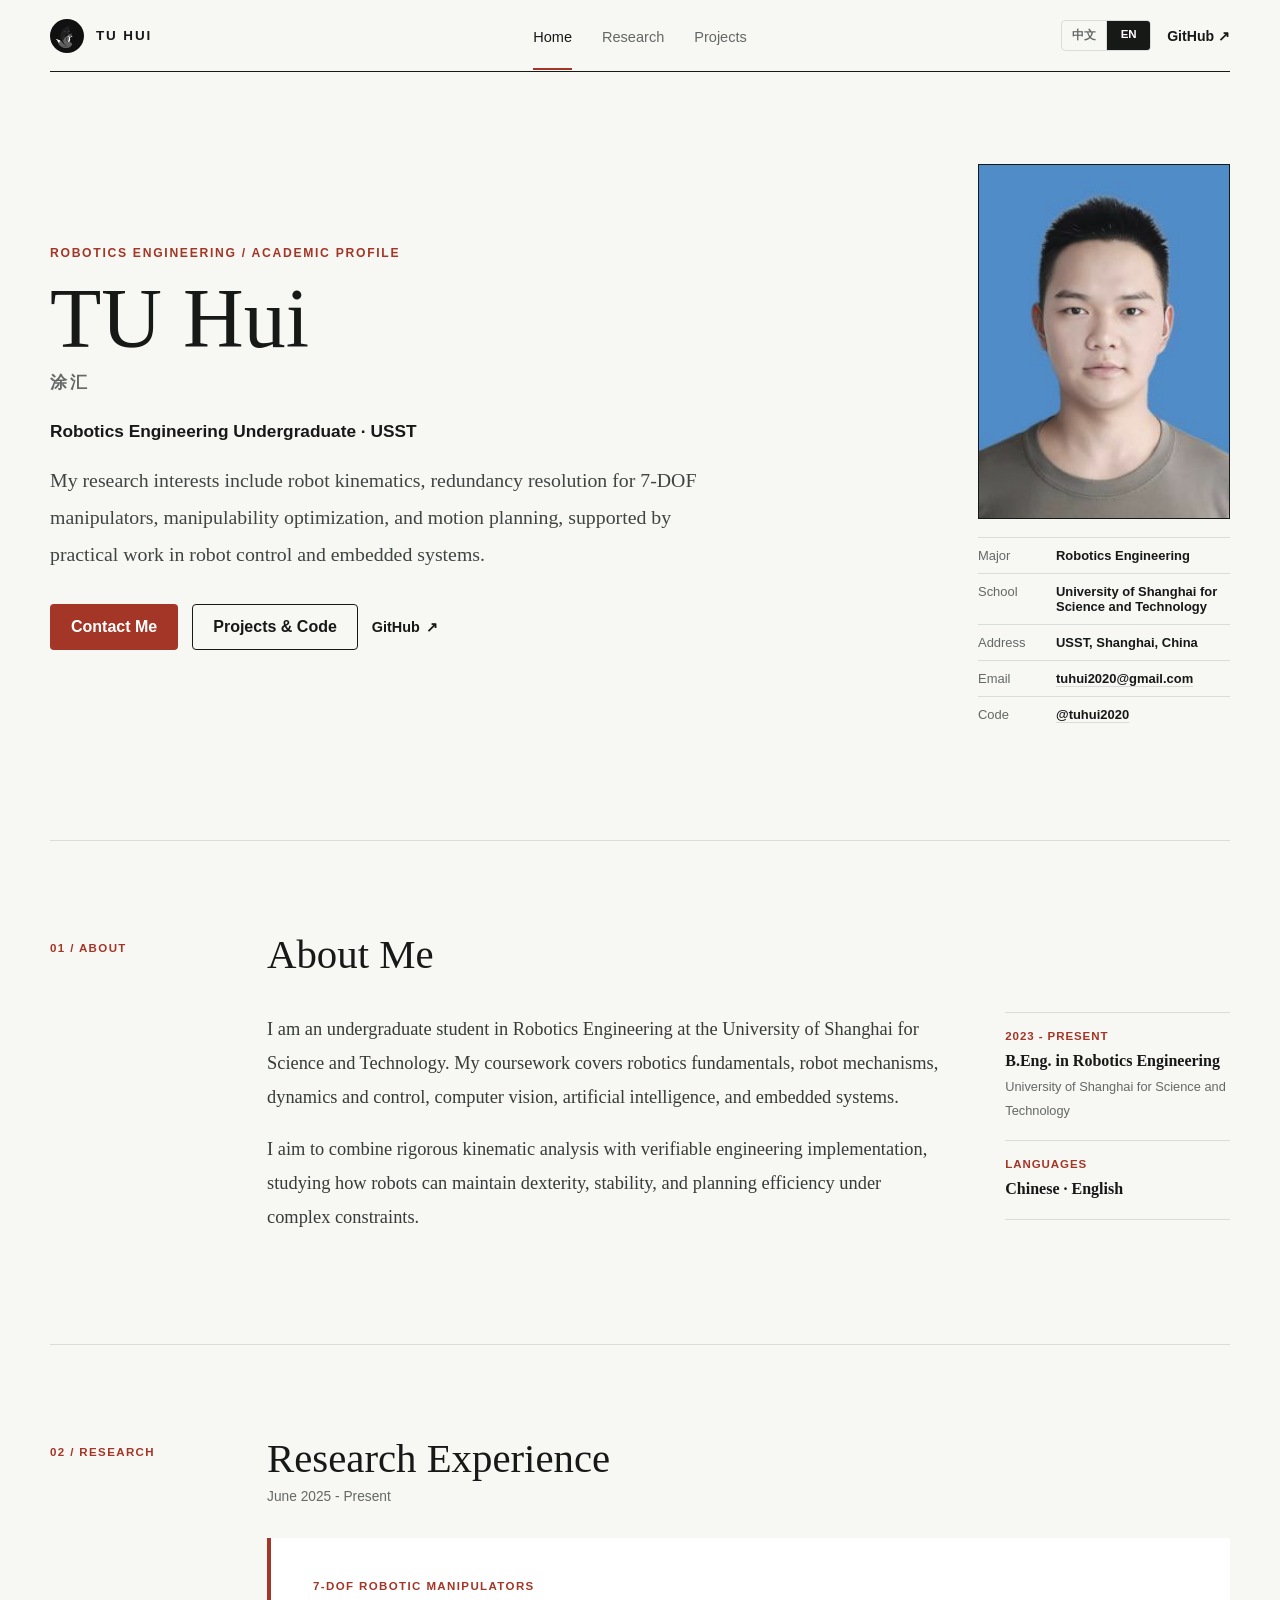
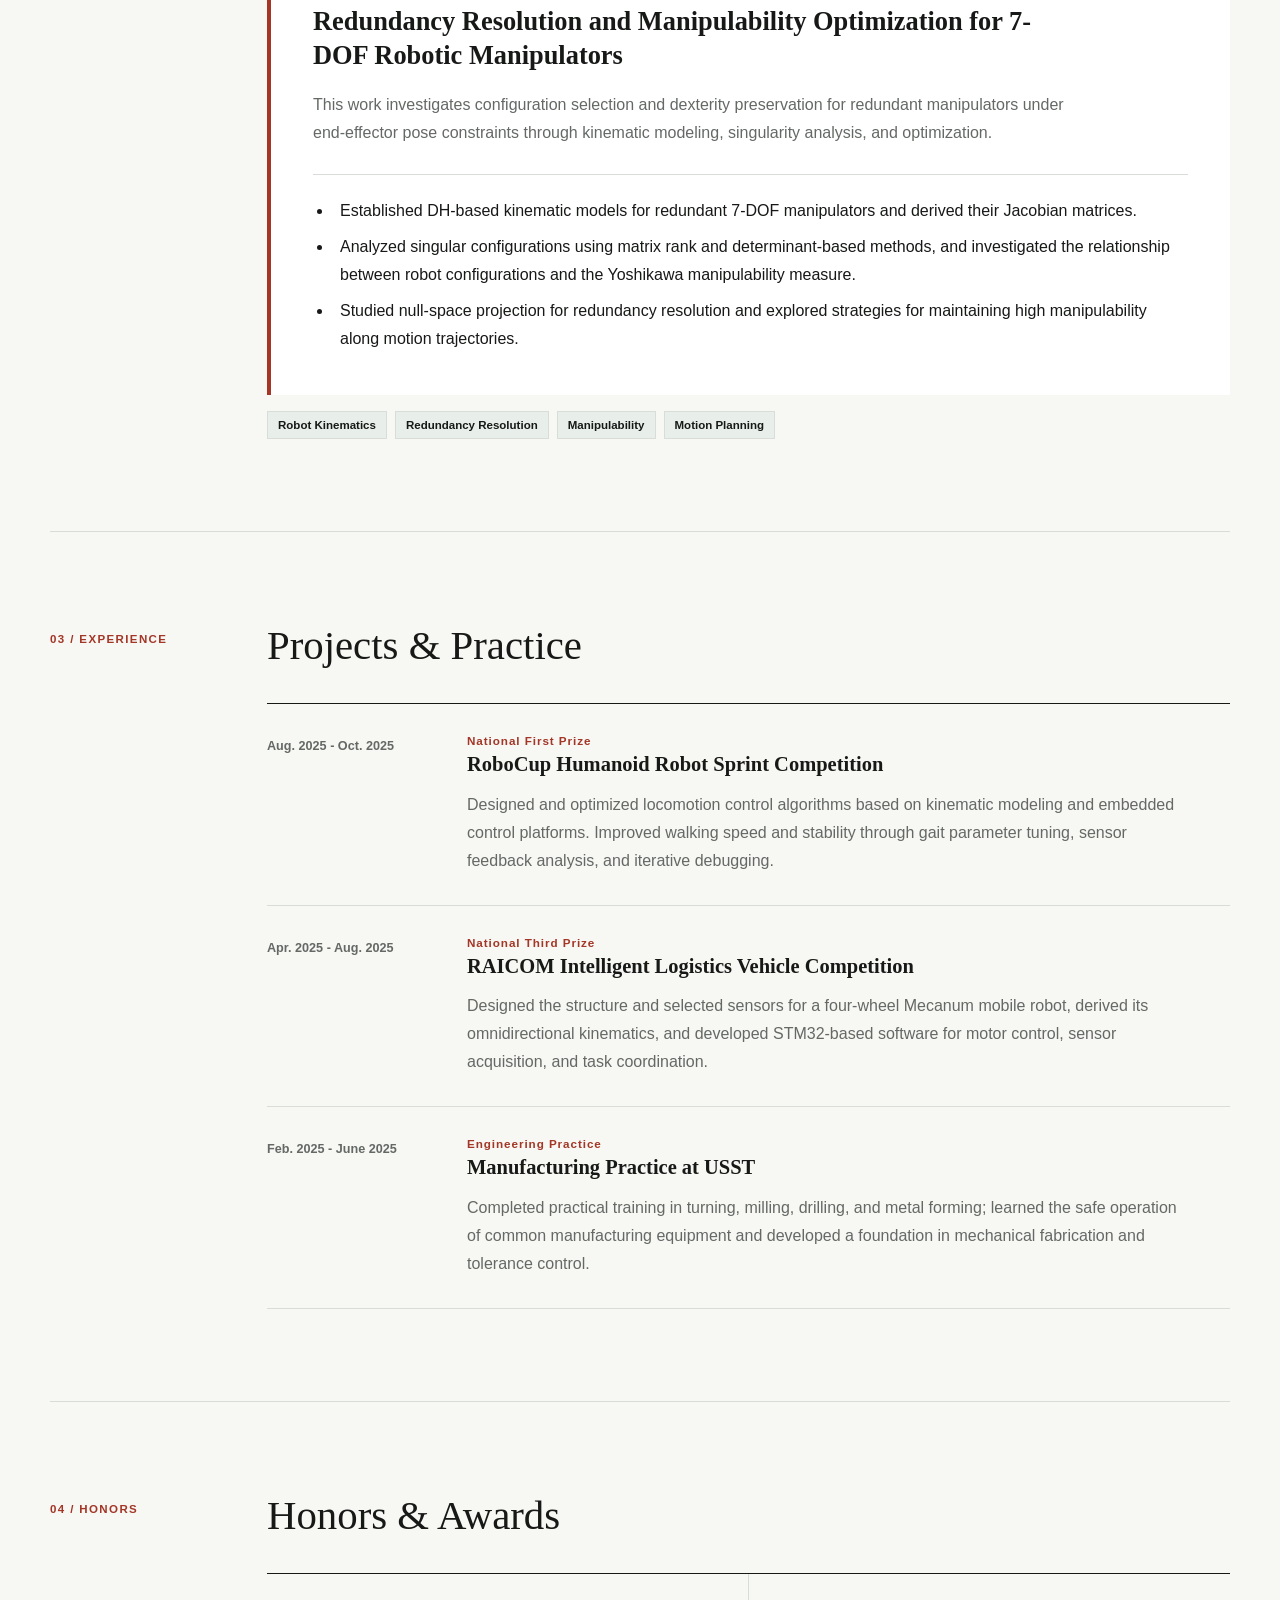
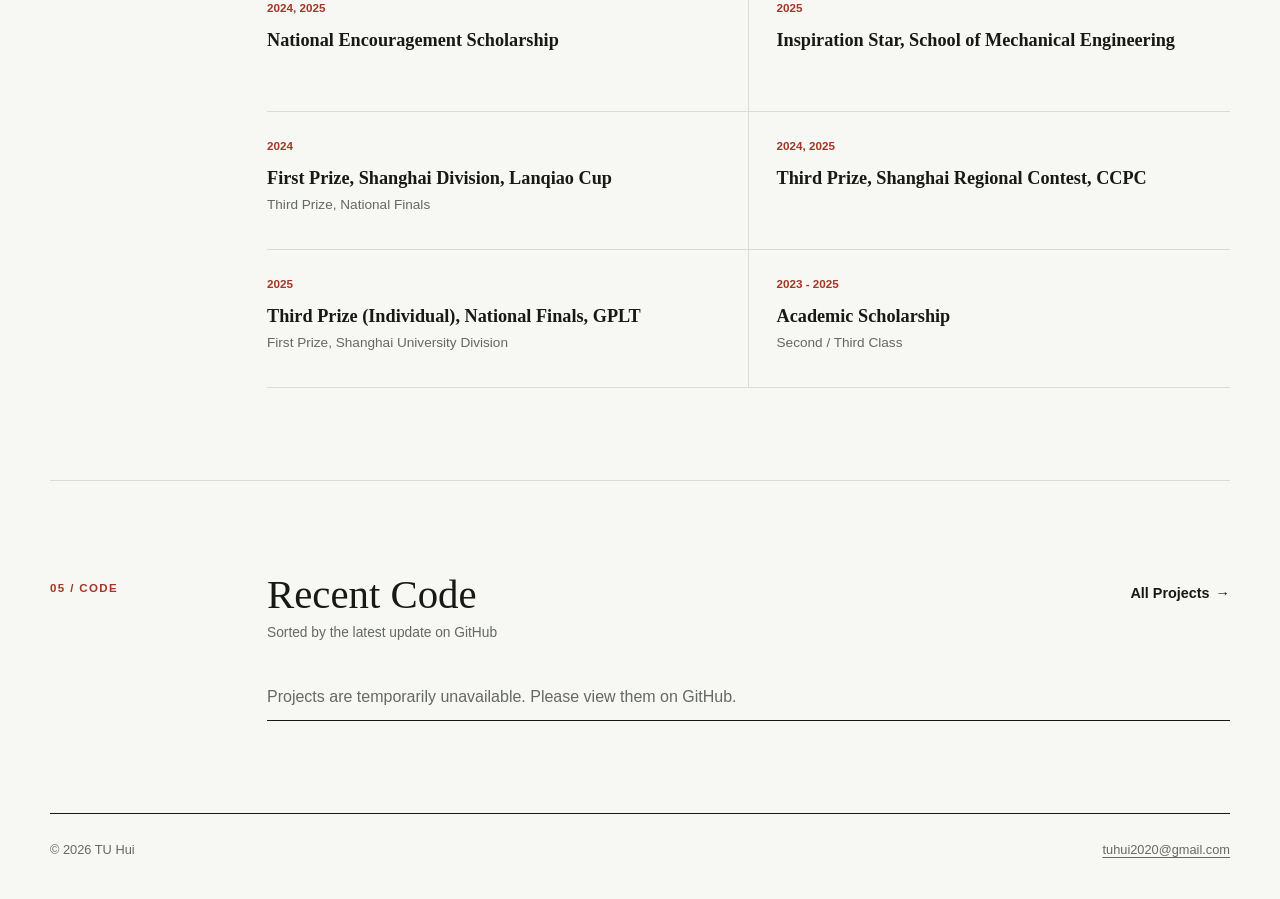
==== index-en.html @ 1dd44186 "Add English profile and remove paper library" ====
<!DOCTYPE html>
<html lang="en">
<head>
  <meta charset="UTF-8">
  <meta name="viewport" content="width=device-width, initial-scale=1.0">
  <title>TU Hui | Academic Profile</title>
  <meta name="description" content="TU Hui's academic profile. Robotics Engineering undergraduate at the University of Shanghai for Science and Technology, focusing on redundant manipulators, manipulability optimization, and motion planning.">
  <link rel="alternate" hreflang="zh-CN" href="index.html">
  <link rel="alternate" hreflang="en" href="index-en.html">
  <link rel="preconnect" href="https://api.github.com">
  <link rel="stylesheet" href="styles.css">
</head>
<body data-page="home" data-lang="en">
  <div class="site-shell">
    <div data-include="nav"></div>

    <main>
      <section class="profile-hero" aria-labelledby="profile-name">
        <div class="profile-copy">
          <p class="eyebrow">Robotics Engineering / Academic Profile</p>
          <h1 id="profile-name">TU Hui <span>涂汇</span></h1>
          <p class="profile-role">Robotics Engineering Undergraduate · USST</p>
          <p class="profile-intro">
            My research interests include robot kinematics, redundancy resolution for 7-DOF manipulators, manipulability optimization, and motion planning, supported by practical work in robot control and embedded systems.
          </p>
          <div class="profile-links" aria-label="Profile links">
            <a class="button primary" href="mailto:tuhui2020@gmail.com">Contact Me</a>
            <a class="button secondary" href="projects.html">Projects &amp; Code</a>
            <a class="text-arrow-link" href="https://github.com/tuhui2020" target="_blank" rel="noreferrer">GitHub <span aria-hidden="true">↗</span></a>
          </div>
        </div>

        <aside class="profile-card" aria-label="Contact information">
          <img class="profile-photo" src="images/profile.jpg" alt="Portrait of TU Hui">
          <dl class="profile-facts">
            <div><dt>Major</dt><dd>Robotics Engineering</dd></div>
            <div><dt>School</dt><dd>University of Shanghai for Science and Technology</dd></div>
            <div><dt>Address</dt><dd>USST, Shanghai, China</dd></div>
            <div><dt>Email</dt><dd><a href="mailto:tuhui2020@gmail.com">tuhui2020@gmail.com</a></dd></div>
            <div><dt>Code</dt><dd><a href="https://github.com/tuhui2020" target="_blank" rel="noreferrer">@tuhui2020</a></dd></div>
          </dl>
        </aside>
      </section>

      <section id="about" class="content-section" aria-labelledby="about-title">
        <div class="section-label">01 / About</div>
        <div class="section-body">
          <h2 id="about-title">About Me</h2>
          <div class="about-grid">
            <div class="prose-large">
              <p>
                I am an undergraduate student in Robotics Engineering at the University of Shanghai for Science and Technology. My coursework covers robotics fundamentals, robot mechanisms, dynamics and control, computer vision, artificial intelligence, and embedded systems.
              </p>
              <p>
                I aim to combine rigorous kinematic analysis with verifiable engineering implementation, studying how robots can maintain dexterity, stability, and planning efficiency under complex constraints.
              </p>
            </div>
            <dl class="academic-summary">
              <div><dt>2023 - Present</dt><dd>B.Eng. in Robotics Engineering<br><span>University of Shanghai for Science and Technology</span></dd></div>
              <div><dt>Languages</dt><dd>Chinese · English</dd></div>
            </dl>
          </div>
        </div>
      </section>

      <section id="research" class="content-section" aria-labelledby="research-title">
        <div class="section-label">02 / Research</div>
        <div class="section-body">
          <div class="section-heading-row">
            <div>
              <h2 id="research-title">Research Experience</h2>
              <p class="section-note">June 2025 - Present</p>
            </div>
          </div>
          <article class="featured-research">
            <div class="feature-kicker">7-DOF Robotic Manipulators</div>
            <h3>Redundancy Resolution and Manipulability Optimization for 7-DOF Robotic Manipulators</h3>
            <p>This work investigates configuration selection and dexterity preservation for redundant manipulators under end-effector pose constraints through kinematic modeling, singularity analysis, and optimization.</p>
            <ul class="detail-list">
              <li>Established DH-based kinematic models for redundant 7-DOF manipulators and derived their Jacobian matrices.</li>
              <li>Analyzed singular configurations using matrix rank and determinant-based methods, and investigated the relationship between robot configurations and the Yoshikawa manipulability measure.</li>
              <li>Studied null-space projection for redundancy resolution and explored strategies for maintaining high manipulability along motion trajectories.</li>
            </ul>
          </article>
          <div class="research-tags" aria-label="Research keywords">
            <span>Robot Kinematics</span><span>Redundancy Resolution</span><span>Manipulability</span><span>Motion Planning</span>
          </div>
        </div>
      </section>

      <section id="experience" class="content-section" aria-labelledby="experience-title">
        <div class="section-label">03 / Experience</div>
        <div class="section-body">
          <h2 id="experience-title">Projects &amp; Practice</h2>
          <div class="timeline">
            <article class="timeline-item">
              <div class="timeline-date">Aug. 2025 - Oct. 2025</div>
              <div>
                <p class="item-award">National First Prize</p>
                <h3>RoboCup Humanoid Robot Sprint Competition</h3>
                <p>Designed and optimized locomotion control algorithms based on kinematic modeling and embedded control platforms. Improved walking speed and stability through gait parameter tuning, sensor feedback analysis, and iterative debugging.</p>
              </div>
            </article>
            <article class="timeline-item">
              <div class="timeline-date">Apr. 2025 - Aug. 2025</div>
              <div>
                <p class="item-award">National Third Prize</p>
                <h3>RAICOM Intelligent Logistics Vehicle Competition</h3>
                <p>Designed the structure and selected sensors for a four-wheel Mecanum mobile robot, derived its omnidirectional kinematics, and developed STM32-based software for motor control, sensor acquisition, and task coordination.</p>
              </div>
            </article>
            <article class="timeline-item">
              <div class="timeline-date">Feb. 2025 - June 2025</div>
              <div>
                <p class="item-award">Engineering Practice</p>
                <h3>Manufacturing Practice at USST</h3>
                <p>Completed practical training in turning, milling, drilling, and metal forming; learned the safe operation of common manufacturing equipment and developed a foundation in mechanical fabrication and tolerance control.</p>
              </div>
            </article>
          </div>
        </div>
      </section>

      <section id="honors" class="content-section" aria-labelledby="honors-title">
        <div class="section-label">04 / Honors</div>
        <div class="section-body">
          <h2 id="honors-title">Honors &amp; Awards</h2>
          <div class="honors-grid">
            <article><span>2024, 2025</span><h3>National Encouragement Scholarship</h3></article>
            <article><span>2025</span><h3>Inspiration Star, School of Mechanical Engineering</h3></article>
            <article><span>2024</span><h3>First Prize, Shanghai Division, Lanqiao Cup</h3><p>Third Prize, National Finals</p></article>
            <article><span>2024, 2025</span><h3>Third Prize, Shanghai Regional Contest, CCPC</h3></article>
            <article><span>2025</span><h3>Third Prize (Individual), National Finals, GPLT</h3><p>First Prize, Shanghai University Division</p></article>
            <article><span>2023 - 2025</span><h3>Academic Scholarship</h3><p>Second / Third Class</p></article>
          </div>
        </div>
      </section>

      <section id="work" class="content-section" aria-labelledby="work-title">
        <div class="section-label">05 / Code</div>
        <div class="section-body">
          <div class="section-heading-row">
            <div><h2 id="work-title">Recent Code</h2><p class="section-note">Sorted by the latest update on GitHub</p></div>
            <a class="text-arrow-link" href="projects.html">All Projects <span aria-hidden="true">→</span></a>
          </div>
          <div id="home-repo-status" class="inline-status" aria-live="polite">Loading projects...</div>
          <div id="home-repo-list" class="home-repo-list" aria-live="polite"></div>
        </div>
      </section>

    </main>

    <footer class="site-footer">
      <span>© 2026 TU Hui</span>
      <a href="mailto:tuhui2020@gmail.com">tuhui2020@gmail.com</a>
    </footer>
  </div>

  <script src="script.js"></script>
</body>
</html>
---- styles.css ----
:root {
  --paper: #f7f7f4;
  --surface: #ffffff;
  --ink: #171917;
  --muted: #646965;
  --line: #d9ddd9;
  --accent: #a33626;
  --accent-dark: #74251a;
  --forest: #173c34;
  --soft-green: #e8efeb;
  --soft-red: #f4e9e6;
  --max-width: 1180px;
  --serif: Georgia, "Times New Roman", "Songti SC", SimSun, serif;
  --sans: "Segoe UI", "PingFang SC", "Microsoft YaHei", sans-serif;
}

* { box-sizing: border-box; }
html { scroll-behavior: smooth; }
body {
  margin: 0;
  min-height: 100vh;
  background: var(--paper);
  color: var(--ink);
  font-family: var(--sans);
}
a { color: inherit; }
button, input { font: inherit; }
.site-shell { width: min(calc(100% - 48px), var(--max-width)); margin: 0 auto; }

.site-header {
  position: sticky;
  top: 0;
  z-index: 20;
  display: grid;
  grid-template-columns: 1fr auto 1fr;
  align-items: center;
  min-height: 72px;
  border-bottom: 1px solid var(--ink);
  background: rgba(247, 247, 244, 0.94);
  backdrop-filter: blur(14px);
}
.site-identity { display: inline-flex; align-items: center; gap: 12px; width: fit-content; text-decoration: none; }
.site-logo-image { width: 34px; height: 34px; object-fit: cover; border-radius: 50%; filter: grayscale(1); }
.site-name { font: 700 0.84rem/1 var(--sans); letter-spacing: 0.14em; }
.site-nav { display: flex; align-items: center; gap: 30px; }
.site-nav a { position: relative; padding: 26px 0 24px; color: var(--muted); font-size: 0.91rem; text-decoration: none; }
.site-nav a::after { content: ""; position: absolute; right: 0; bottom: -1px; left: 0; height: 2px; background: transparent; }
.site-nav a:hover, .site-nav a.active { color: var(--ink); }
.site-nav a.active::after { background: var(--accent); }
.header-actions { display: flex; align-items: center; justify-self: end; gap: 16px; }
.header-github { font-size: 0.88rem; font-weight: 700; text-decoration: none; }
.header-github:hover, .text-arrow-link:hover { color: var(--accent); }
.language-switch { display: inline-grid; grid-template-columns: 1fr 1fr; border: 1px solid var(--line); border-radius: 4px; overflow: hidden; }
.language-switch a { min-width: 44px; padding: 7px 9px; color: var(--muted); font-size: 0.72rem; font-weight: 700; text-align: center; text-decoration: none; }
.language-switch a + a { border-left: 1px solid var(--line); }
.language-switch a:hover { color: var(--ink); }
.language-switch a.active { background: var(--ink); color: #fff; }

.profile-hero {
  display: grid;
  grid-template-columns: minmax(0, 1.45fr) minmax(300px, 0.55fr);
  align-items: center;
  gap: 9%;
  min-height: calc(100svh - 132px);
  padding: 64px 0 80px;
}
.eyebrow { margin: 0 0 20px; color: var(--accent); font-size: 0.76rem; font-weight: 800; letter-spacing: 0.14em; text-transform: uppercase; }
.profile-copy h1 { margin: 0; font: 400 5.25rem/0.94 var(--serif); letter-spacing: 0; }
.profile-copy h1 span { display: block; margin-top: 16px; color: var(--muted); font: 600 1.05rem/1 var(--sans); letter-spacing: 0.16em; }
.profile-role { margin: 30px 0 0; font-size: 1.08rem; font-weight: 700; }
.profile-intro { max-width: 690px; margin: 20px 0 0; color: #3f4541; font: 400 1.24rem/1.85 var(--serif); }
.profile-links { display: flex; align-items: center; gap: 14px; margin-top: 32px; flex-wrap: wrap; }
.button { display: inline-flex; align-items: center; justify-content: center; gap: 8px; min-height: 46px; padding: 0 20px; border: 1px solid transparent; border-radius: 4px; font-weight: 700; text-decoration: none; cursor: pointer; transition: background 160ms ease, color 160ms ease, border-color 160ms ease; }
.button.primary { background: var(--accent); color: #fff; }
.button.primary:hover { background: var(--accent-dark); }
.button.secondary { border-color: var(--ink); background: transparent; color: var(--ink); }
.button.secondary:hover { background: var(--ink); color: #fff; }
.button.small { min-height: 38px; padding: 0 14px; font-size: 0.86rem; }
.text-arrow-link { display: inline-flex; align-items: center; gap: 6px; font-size: 0.9rem; font-weight: 700; text-decoration: none; }
.profile-card { align-self: center; margin: 0; }
.profile-photo { display: block; width: min(100%, 252px); aspect-ratio: 239 / 336; margin-left: auto; border: 1px solid var(--ink); object-fit: cover; object-position: center top; filter: saturate(0.78); }
.profile-facts { width: min(100%, 252px); margin: 18px 0 0 auto; }
.profile-facts div { display: grid; grid-template-columns: 66px 1fr; gap: 12px; padding: 10px 0; border-top: 1px solid var(--line); font-size: 0.81rem; }
.profile-facts dt { color: var(--muted); }
.profile-facts dd { min-width: 0; margin: 0; font-weight: 700; overflow-wrap: anywhere; }
.profile-facts a { text-decoration-color: var(--line); text-underline-offset: 3px; }

.content-section { display: grid; grid-template-columns: 175px 1fr; gap: 42px; padding: 92px 0; border-top: 1px solid var(--line); scroll-margin-top: 72px; }
.section-label { padding-top: 9px; color: var(--accent); font-size: 0.72rem; font-weight: 800; letter-spacing: 0.12em; text-transform: uppercase; }
.section-body { min-width: 0; }
.section-body > h2, .section-heading-row h2 { margin: 0 0 34px; font: 400 2.55rem/1.1 var(--serif); }
.section-heading-row { display: flex; align-items: flex-start; justify-content: space-between; gap: 24px; margin-bottom: 34px; }
.section-heading-row h2 { margin-bottom: 7px; }
.section-heading-row .text-arrow-link { margin-top: 12px; white-space: nowrap; }
.section-note { margin: 0; color: var(--muted); font-size: 0.86rem; }
.prose-large { max-width: 760px; color: #373c38; font: 400 1.15rem/1.85 var(--serif); }
.prose-large p { margin: 0 0 18px; }
.about-grid { display: grid; grid-template-columns: minmax(0, 1.5fr) minmax(220px, 0.5fr); gap: 64px; }
.academic-summary { margin: 0; }
.academic-summary div { padding: 17px 0; border-top: 1px solid var(--line); }
.academic-summary div:last-child { border-bottom: 1px solid var(--line); }
.academic-summary dt { margin-bottom: 7px; color: var(--accent); font-size: 0.72rem; font-weight: 800; letter-spacing: 0.08em; text-transform: uppercase; }
.academic-summary dd { margin: 0; font: 600 1rem/1.55 var(--serif); }
.academic-summary dd span { color: var(--muted); font-family: var(--sans); font-size: 0.8rem; font-weight: 400; }

.featured-research { padding: 42px; border-left: 4px solid var(--accent); background: var(--surface); }
.feature-kicker { margin-bottom: 12px; color: var(--accent); font-size: 0.72rem; font-weight: 800; letter-spacing: 0.12em; text-transform: uppercase; }
.featured-research h3 { max-width: 720px; margin: 0 0 18px; font: 600 1.65rem/1.3 var(--serif); }
.featured-research > p { max-width: 760px; margin: 0; color: var(--muted); line-height: 1.8; }
.detail-list { margin: 26px 0 0; padding: 22px 0 0 20px; border-top: 1px solid var(--line); }
.detail-list li { padding-left: 7px; line-height: 1.75; }
.detail-list li + li { margin-top: 8px; }
.research-tags { display: flex; gap: 8px; margin-top: 16px; flex-wrap: wrap; }
.research-tags span { padding: 7px 10px; border: 1px solid var(--line); background: var(--soft-green); font-size: 0.72rem; font-weight: 700; }

.timeline { border-top: 1px solid var(--ink); }
.timeline-item { display: grid; grid-template-columns: 170px 1fr; gap: 30px; padding: 30px 0; border-bottom: 1px solid var(--line); }
.timeline-date { padding-top: 5px; color: var(--muted); font-size: 0.79rem; font-weight: 700; }
.timeline-item h3 { margin: 4px 0 12px; font: 600 1.28rem/1.35 var(--serif); }
.timeline-item p:last-child { max-width: 720px; margin: 0; color: var(--muted); line-height: 1.75; }
.item-award { margin: 0; color: var(--accent); font-size: 0.73rem; font-weight: 800; letter-spacing: 0.08em; }

.honors-grid { display: grid; grid-template-columns: repeat(2, minmax(0, 1fr)); border-top: 1px solid var(--ink); }
.honors-grid article { min-height: 138px; padding: 24px 28px 24px 0; border-bottom: 1px solid var(--line); }
.honors-grid article:nth-child(odd) { border-right: 1px solid var(--line); }
.honors-grid article:nth-child(even) { padding-left: 28px; }
.honors-grid span { color: var(--accent); font-size: 0.73rem; font-weight: 800; }
.honors-grid h3 { margin: 12px 0 0; font: 600 1.14rem/1.4 var(--serif); }
.honors-grid p { margin: 6px 0 0; color: var(--muted); font-size: 0.85rem; }
.inline-status { padding: 14px 0; color: var(--muted); }
.inline-status:empty { display: none; }
.home-repo-list { border-top: 1px solid var(--ink); }
.home-repo-item { display: grid; grid-template-columns: 54px minmax(0, 1fr) 220px; gap: 20px; align-items: center; padding: 25px 0; border-bottom: 1px solid var(--line); }
.home-repo-number { color: var(--accent); font: 600 0.78rem/1 var(--sans); }
.home-repo-item h3 { margin: 0 0 7px; font: 600 1.15rem/1.3 var(--serif); overflow-wrap: anywhere; }
.home-repo-item p { margin: 0; color: var(--muted); font-size: 0.85rem; line-height: 1.55; }
.home-repo-meta { display: grid; grid-template-columns: 1fr 1fr auto; gap: 14px; align-items: center; color: var(--muted); font-size: 0.74rem; }
.home-repo-meta a { color: var(--ink); font-weight: 800; text-decoration: none; }

.site-footer { display: flex; justify-content: space-between; gap: 20px; padding: 28px 0 42px; border-top: 1px solid var(--ink); color: var(--muted); font-size: 0.8rem; }
.site-footer a { text-underline-offset: 3px; }

/* Shared project and library pages */
main { min-width: 0; }
.top-actions { margin: 38px 0 22px; }
.page-header { padding: 32px 0 34px; }
.page-header h1 { margin: 0; font: 400 3.5rem/1 var(--serif); }
.repo-panel { margin-bottom: 70px; padding: 30px; border: 1px solid var(--line); background: var(--surface); }
.repo-panel-head { display: flex; align-items: center; justify-content: space-between; gap: 18px; margin-bottom: 20px; }
.repo-panel-head h2 { margin: 0; font: 600 1.35rem/1.2 var(--serif); }
.text-link { color: var(--accent-dark); font-weight: 700; text-decoration: none; }
.text-link:hover { text-decoration: underline; }
.repo-status { padding: 14px 16px; border-left: 3px solid var(--accent); background: var(--soft-red); color: var(--muted); font-size: 0.86rem; }
.repo-status:empty { display: none; }
.repo-grid { display: grid; grid-template-columns: repeat(2, minmax(0, 1fr)); gap: 16px; margin-top: 20px; }
.repo-card { display: flex; flex-direction: column; min-height: 230px; padding: 22px; border: 1px solid var(--line); background: var(--paper); }
.repo-card-top { display: flex; align-items: flex-start; justify-content: space-between; gap: 12px; }
.repo-text { min-width: 0; }
.repo-name { margin: 0; font: 600 1.15rem/1.3 var(--serif); overflow-wrap: anywhere; }
.repo-card p { color: var(--muted); line-height: 1.6; }
.repo-badge { flex: none; padding: 5px 8px; background: var(--soft-green); color: var(--forest); font-size: 0.7rem; font-weight: 800; }
.repo-meta { display: flex; gap: 12px; margin-top: auto; padding-top: 16px; color: var(--muted); font-size: 0.76rem; flex-wrap: wrap; }
.repo-links { display: flex; gap: 10px; margin-top: 16px; flex-wrap: wrap; }

/* README reader */
.readme-page { background: #0d1117; color: #e6edf3; }
.readme-page .site-header { border-color: #30363d; background: rgba(13, 17, 23, 0.94); }
.readme-page .site-nav a, .readme-page .header-github { color: #c9d1d9; }
.readme-page .site-logo-image { filter: grayscale(1) invert(1); }
.readme-shell { margin-bottom: 70px; padding: 28px; border: 1px solid #30363d; background: #161b22; }
.readme-meta h1 { margin: 0; font: 400 3rem/1.1 var(--serif); }
.section-copy { color: #9da7b3; line-height: 1.7; }
.readme-content { padding: 30px; border: 1px solid #30363d; background: #0d1117; }
.markdown-body { color: #e6edf3; line-height: 1.7; overflow-wrap: anywhere; }
.markdown-body > *:first-child { margin-top: 0; }
.markdown-body h1, .markdown-body h2, .markdown-body h3, .markdown-body h4 { margin-top: 24px; margin-bottom: 16px; padding-bottom: 0.3em; border-bottom: 1px solid #30363d; font-family: var(--sans); }
.markdown-body a { color: #58a6ff; }
.markdown-body code { padding: 0.2em 0.4em; border-radius: 4px; background: rgba(110, 118, 129, 0.4); }
.markdown-body pre { padding: 16px; overflow: auto; background: #161b22; }
.markdown-body pre code { padding: 0; background: transparent; }
.markdown-body blockquote { padding-left: 16px; border-left: 4px solid #30363d; color: #8b949e; }
.markdown-body table { display: block; width: max-content; max-width: 100%; overflow: auto; border-collapse: collapse; }
.markdown-body th, .markdown-body td { padding: 7px 12px; border: 1px solid #30363d; }
.markdown-body img { max-width: 100%; }

@media (max-width: 900px) {
  .profile-hero { grid-template-columns: minmax(0, 1fr) 230px; gap: 46px; }
  .profile-copy h1 { font-size: 4.4rem; }
  .content-section { grid-template-columns: 120px 1fr; gap: 28px; }
  .about-grid { grid-template-columns: 1fr; gap: 28px; }
  .home-repo-item { grid-template-columns: 44px minmax(0, 1fr); }
  .home-repo-meta { grid-column: 2; }
}

@media (max-width: 680px) {
  .site-shell { width: min(calc(100% - 28px), var(--max-width)); }
  .site-header { grid-template-columns: 1fr auto; min-height: 62px; }
  .site-nav { grid-row: 2; grid-column: 1 / -1; width: 100%; gap: 0; border-top: 1px solid var(--line); }
  .site-nav a { flex: 1; padding: 13px 6px 12px; text-align: center; }
  .header-actions { gap: 9px; }
  .header-github { font-size: 0.78rem; }
  .language-switch a { min-width: 38px; padding: 6px 7px; }
  .profile-hero { grid-template-columns: 1fr; gap: 34px; min-height: auto; padding: 46px 0 58px; }
  .profile-copy h1 { font-size: 3.65rem; }
  .profile-intro { font-size: 1.08rem; line-height: 1.75; }
  .profile-card { display: grid; grid-template-columns: 106px 1fr; gap: 18px; align-items: start; }
  .profile-photo { width: 106px; margin: 0; }
  .profile-facts { width: 100%; margin: 0; }
  .profile-facts div { grid-template-columns: 54px 1fr; padding: 7px 0; font-size: 0.73rem; }
  .content-section { grid-template-columns: 1fr; gap: 20px; padding: 62px 0; scroll-margin-top: 112px; }
  .section-label { padding: 0; }
  .section-body > h2, .section-heading-row h2 { font-size: 2.15rem; }
  .section-heading-row { align-items: end; }
  .prose-large { font-size: 1.05rem; }
  .featured-research { padding: 28px 22px; }
  .timeline-item { grid-template-columns: 1fr; gap: 8px; padding: 26px 0; }
  .honors-grid { grid-template-columns: 1fr; }
  .honors-grid article:nth-child(odd) { border-right: 0; }
  .honors-grid article:nth-child(even) { padding-left: 0; }
  .honors-grid article { min-height: 0; }
  .home-repo-item { grid-template-columns: 34px minmax(0, 1fr); gap: 12px; }
  .home-repo-meta { grid-template-columns: 1fr; gap: 5px; }
  .site-footer { flex-direction: column; }
  .repo-grid { grid-template-columns: 1fr; }
  .repo-panel, .readme-shell, .readme-content { padding: 18px; }
}
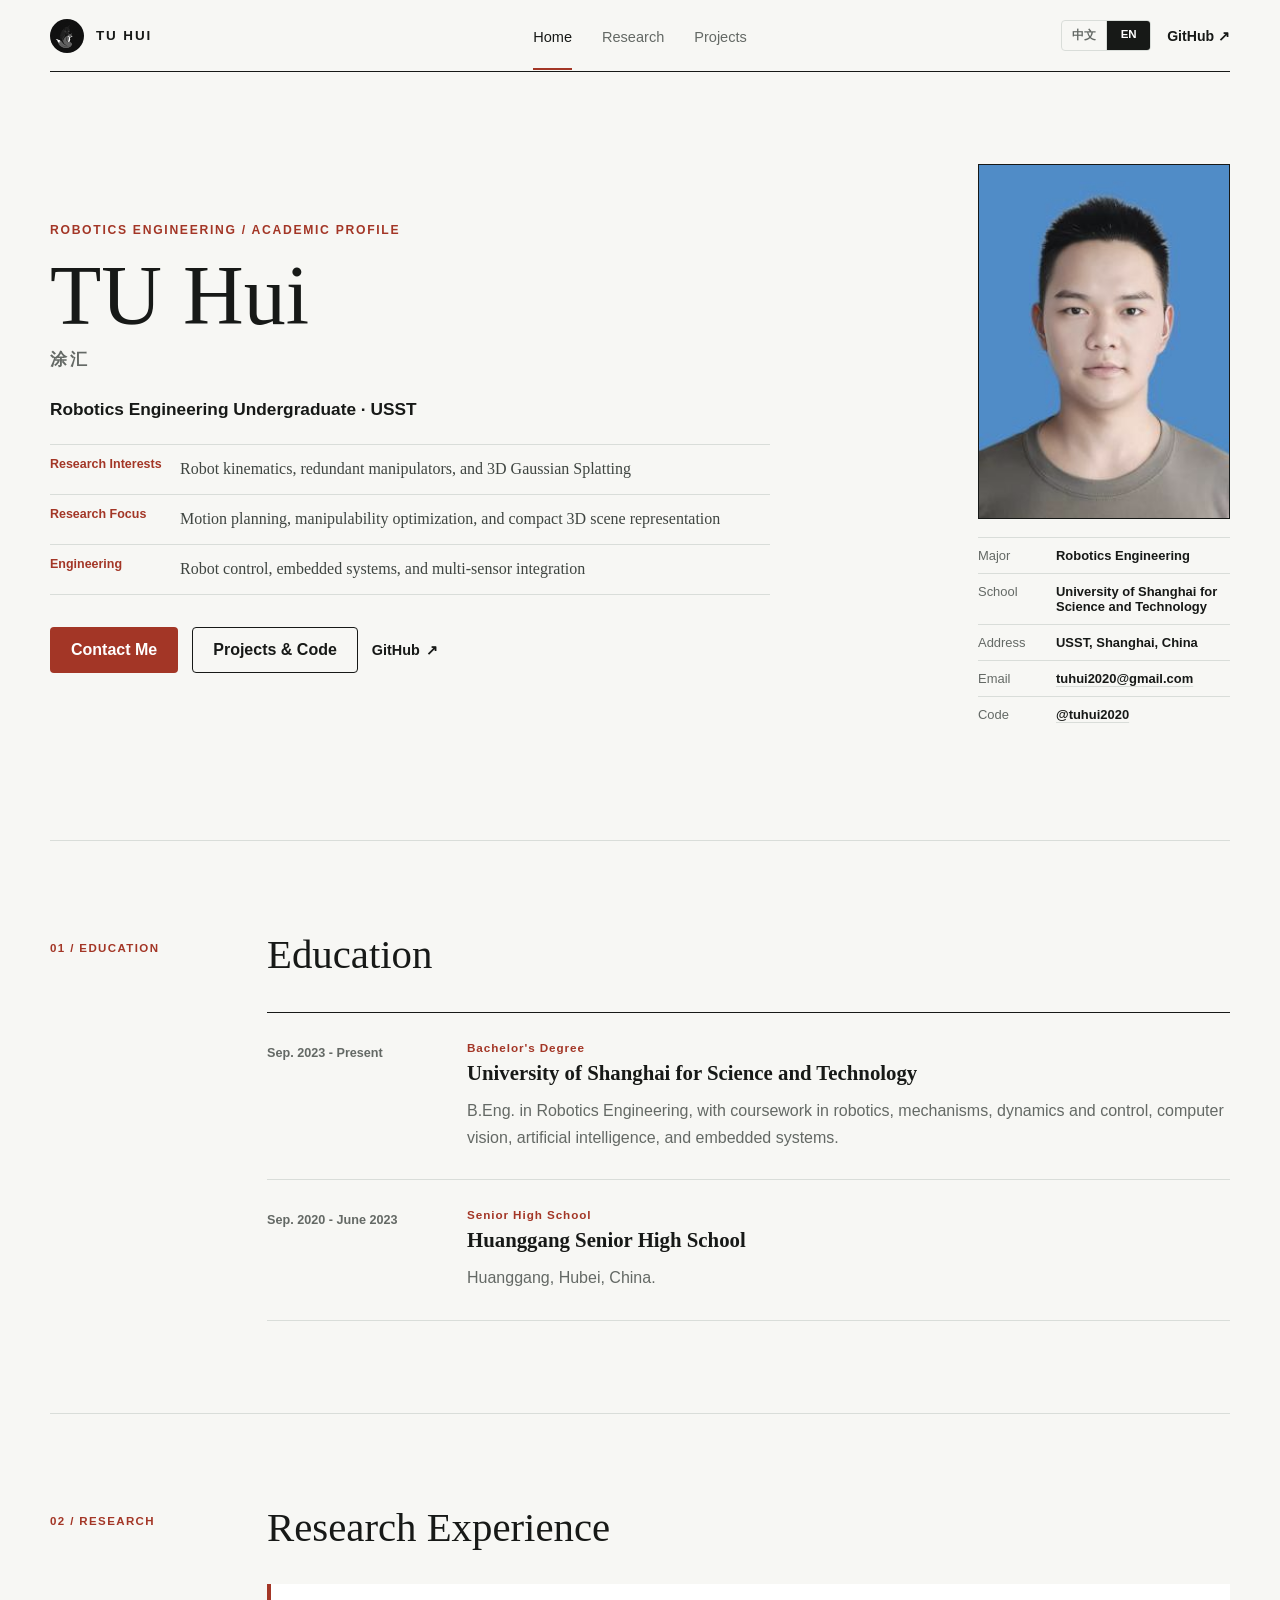
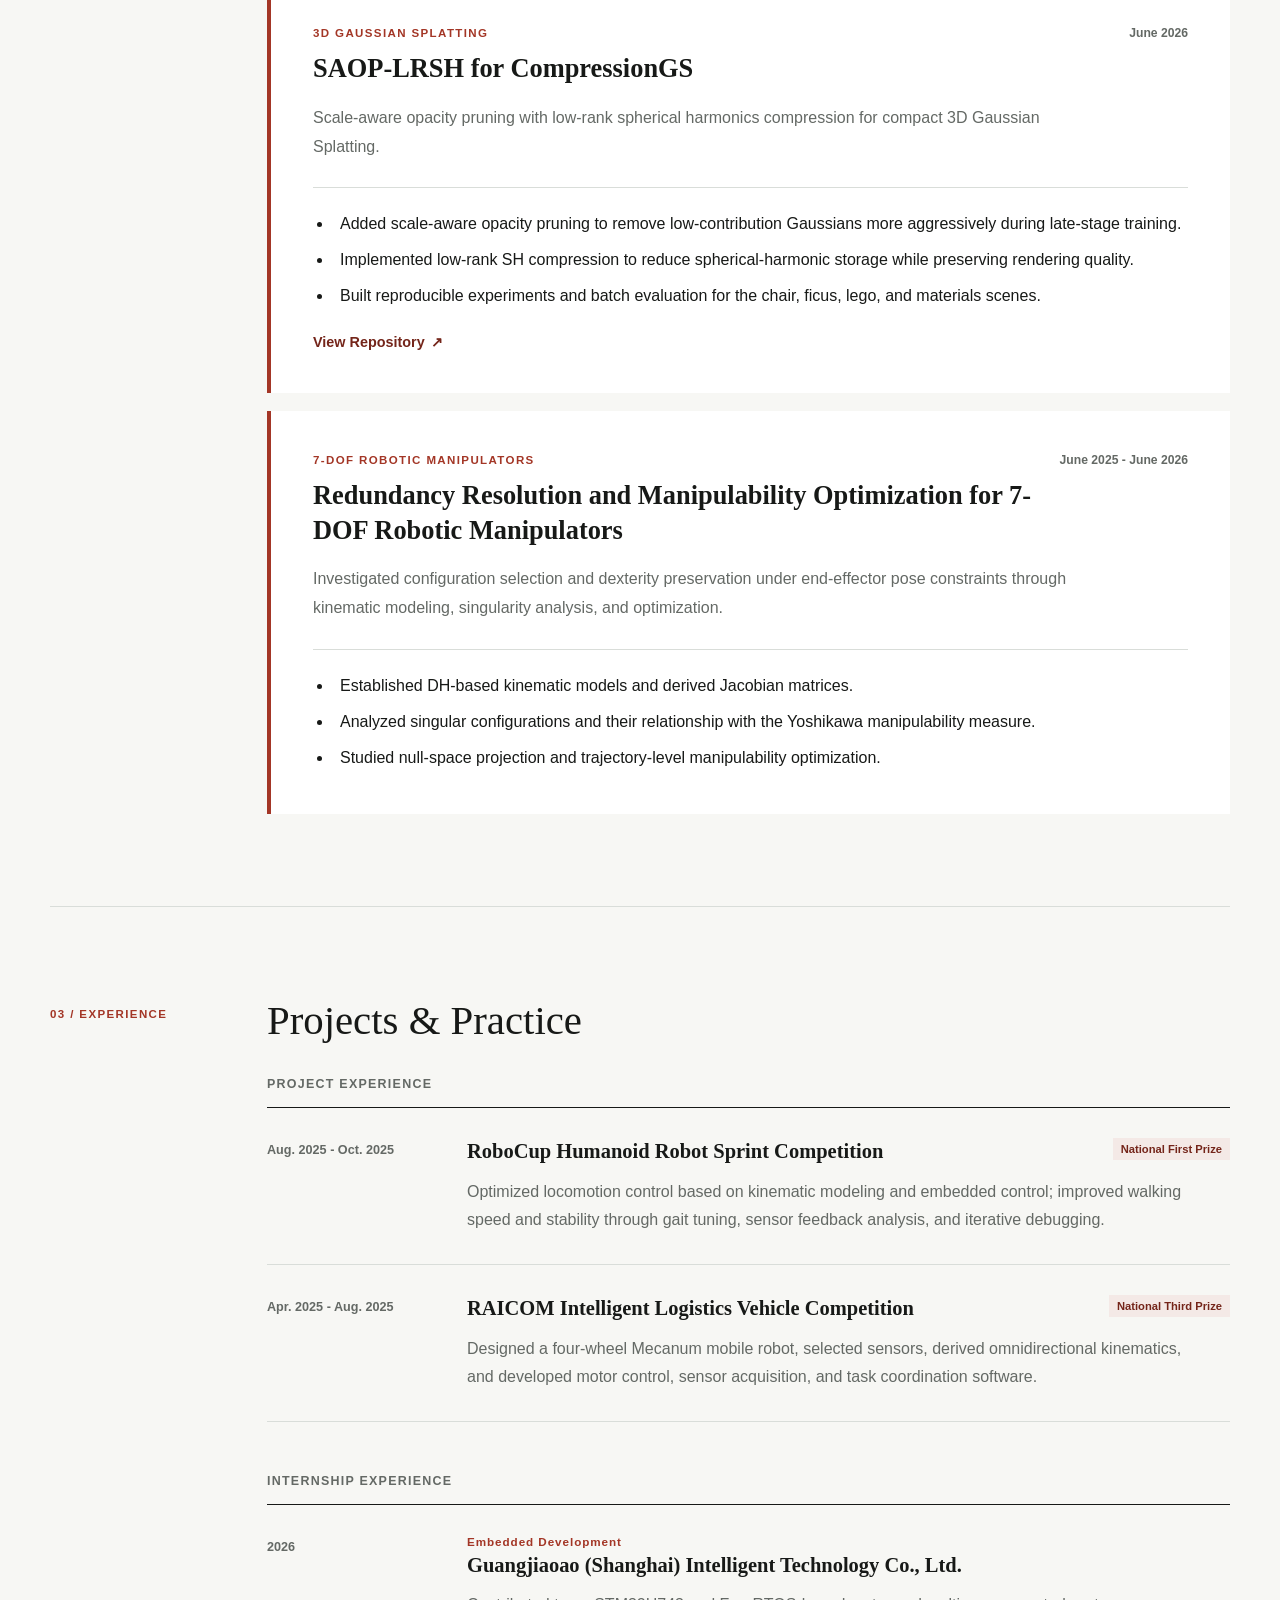
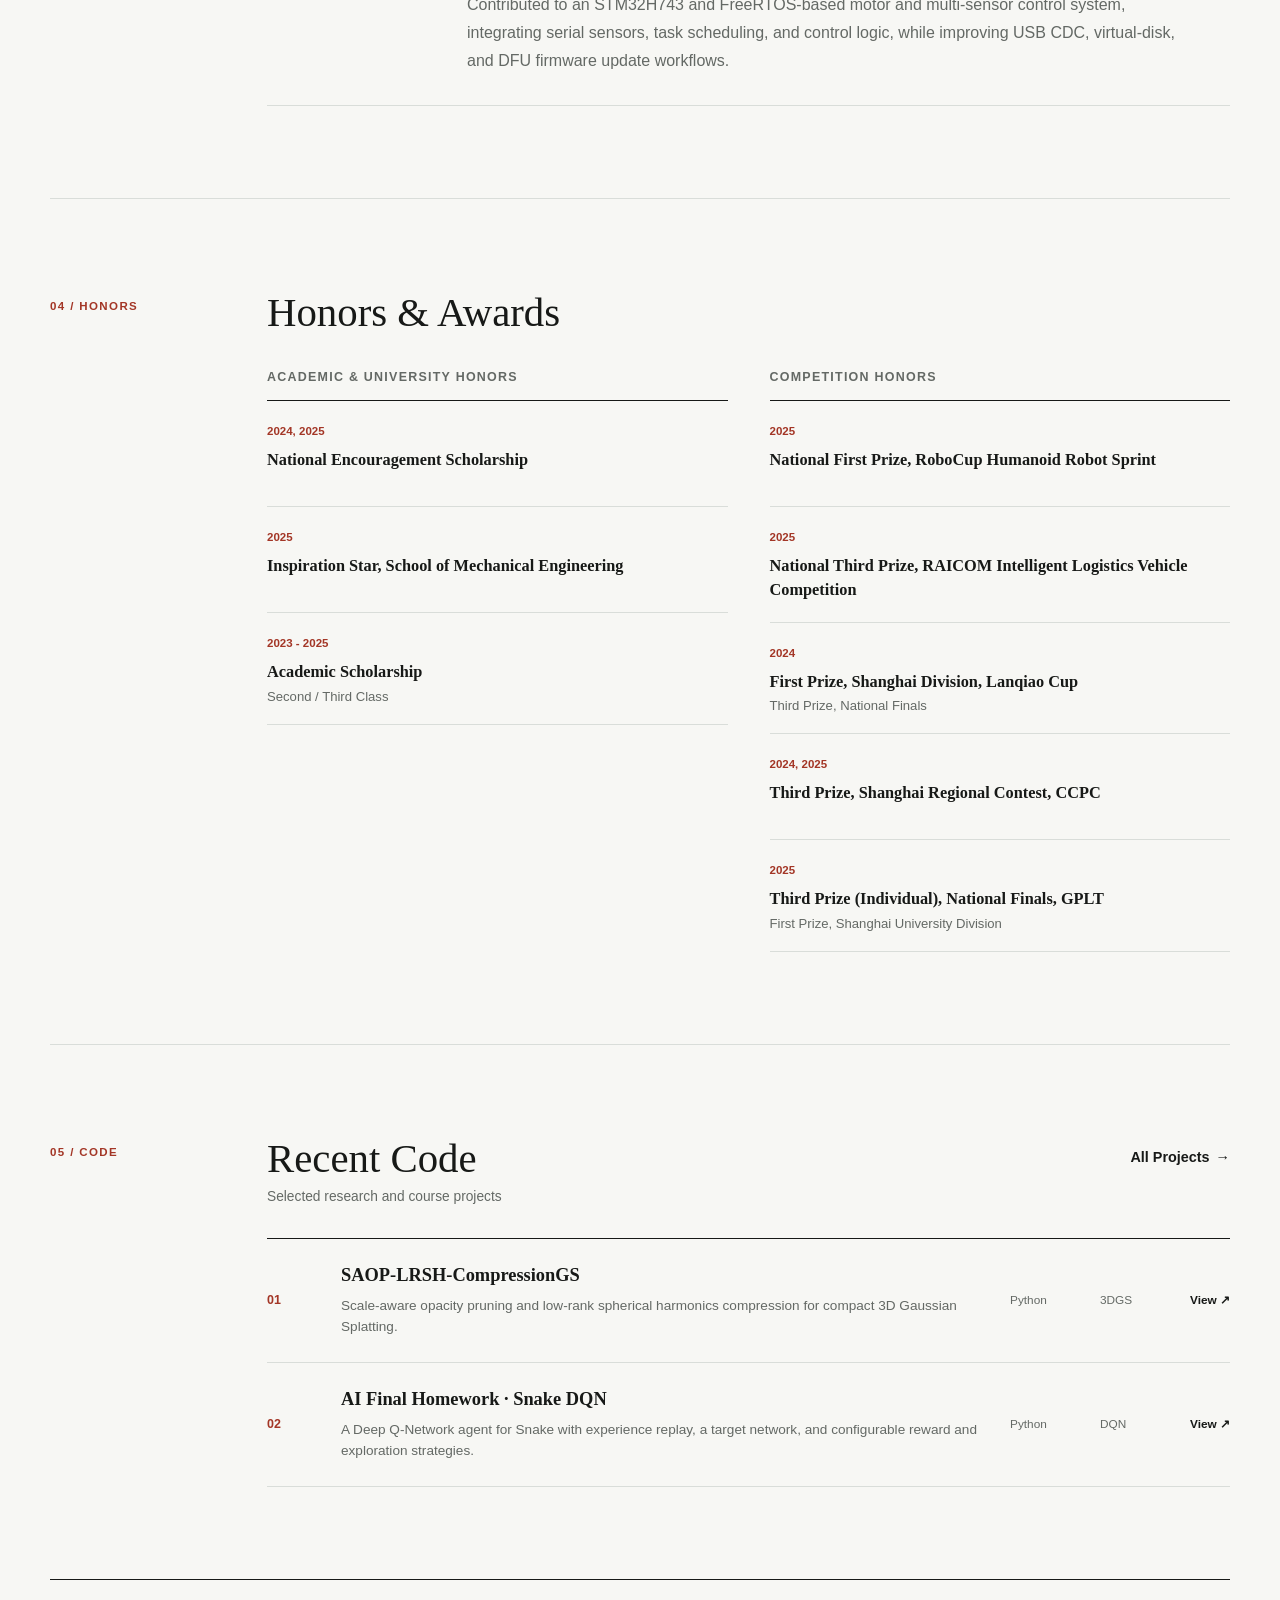
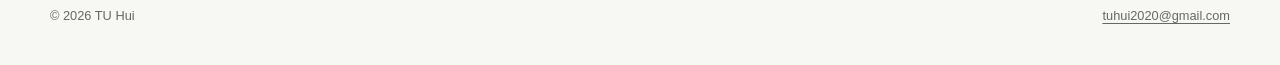
==== commit f06906aa: "Expand academic profile and experience" ====
--- a/index-en.html
+++ b/index-en.html
@@ -4,7 +4,7 @@
   <meta charset="UTF-8">
   <meta name="viewport" content="width=device-width, initial-scale=1.0">
   <title>TU Hui | Academic Profile</title>
-  <meta name="description" content="TU Hui's academic profile. Robotics Engineering undergraduate at the University of Shanghai for Science and Technology, focusing on redundant manipulators, manipulability optimization, and motion planning.">
+  <meta name="description" content="TU Hui's academic profile. Robotics Engineering undergraduate at USST, focusing on robot motion planning, redundant manipulators, and 3D Gaussian Splatting compression.">
   <link rel="alternate" hreflang="zh-CN" href="index.html">
   <link rel="alternate" hreflang="en" href="index-en.html">
   <link rel="preconnect" href="https://api.github.com">
@@ -13,149 +13,80 @@
 <body data-page="home" data-lang="en">
   <div class="site-shell">
     <div data-include="nav"></div>
-
     <main>
       <section class="profile-hero" aria-labelledby="profile-name">
         <div class="profile-copy">
           <p class="eyebrow">Robotics Engineering / Academic Profile</p>
           <h1 id="profile-name">TU Hui <span>涂汇</span></h1>
           <p class="profile-role">Robotics Engineering Undergraduate · USST</p>
-          <p class="profile-intro">
-            My research interests include robot kinematics, redundancy resolution for 7-DOF manipulators, manipulability optimization, and motion planning, supported by practical work in robot control and embedded systems.
-          </p>
+          <ul class="profile-points">
+            <li><strong>Research Interests</strong><span>Robot kinematics, redundant manipulators, and 3D Gaussian Splatting</span></li>
+            <li><strong>Research Focus</strong><span>Motion planning, manipulability optimization, and compact 3D scene representation</span></li>
+            <li><strong>Engineering</strong><span>Robot control, embedded systems, and multi-sensor integration</span></li>
+          </ul>
           <div class="profile-links" aria-label="Profile links">
-            <a class="button primary" href="mailto:tuhui2020@gmail.com">Contact Me</a>
-            <a class="button secondary" href="projects.html">Projects &amp; Code</a>
-            <a class="text-arrow-link" href="https://github.com/tuhui2020" target="_blank" rel="noreferrer">GitHub <span aria-hidden="true">↗</span></a>
+            <a class="button primary" href="mailto:tuhui2020@gmail.com">Contact Me</a><a class="button secondary" href="projects.html">Projects &amp; Code</a><a class="text-arrow-link" href="https://github.com/tuhui2020" target="_blank" rel="noreferrer">GitHub <span aria-hidden="true">↗</span></a>
           </div>
         </div>
-
         <aside class="profile-card" aria-label="Contact information">
           <img class="profile-photo" src="images/profile.jpg" alt="Portrait of TU Hui">
           <dl class="profile-facts">
-            <div><dt>Major</dt><dd>Robotics Engineering</dd></div>
-            <div><dt>School</dt><dd>University of Shanghai for Science and Technology</dd></div>
-            <div><dt>Address</dt><dd>USST, Shanghai, China</dd></div>
-            <div><dt>Email</dt><dd><a href="mailto:tuhui2020@gmail.com">tuhui2020@gmail.com</a></dd></div>
-            <div><dt>Code</dt><dd><a href="https://github.com/tuhui2020" target="_blank" rel="noreferrer">@tuhui2020</a></dd></div>
+            <div><dt>Major</dt><dd>Robotics Engineering</dd></div><div><dt>School</dt><dd>University of Shanghai for Science and Technology</dd></div><div><dt>Address</dt><dd>USST, Shanghai, China</dd></div><div><dt>Email</dt><dd><a href="mailto:tuhui2020@gmail.com">tuhui2020@gmail.com</a></dd></div><div><dt>Code</dt><dd><a href="https://github.com/tuhui2020" target="_blank" rel="noreferrer">@tuhui2020</a></dd></div>
           </dl>
         </aside>
       </section>
 
-      <section id="about" class="content-section" aria-labelledby="about-title">
-        <div class="section-label">01 / About</div>
-        <div class="section-body">
-          <h2 id="about-title">About Me</h2>
-          <div class="about-grid">
-            <div class="prose-large">
-              <p>
-                I am an undergraduate student in Robotics Engineering at the University of Shanghai for Science and Technology. My coursework covers robotics fundamentals, robot mechanisms, dynamics and control, computer vision, artificial intelligence, and embedded systems.
-              </p>
-              <p>
-                I aim to combine rigorous kinematic analysis with verifiable engineering implementation, studying how robots can maintain dexterity, stability, and planning efficiency under complex constraints.
-              </p>
-            </div>
-            <dl class="academic-summary">
-              <div><dt>2023 - Present</dt><dd>B.Eng. in Robotics Engineering<br><span>University of Shanghai for Science and Technology</span></dd></div>
-              <div><dt>Languages</dt><dd>Chinese · English</dd></div>
-            </dl>
-          </div>
-        </div>
+      <section id="education" class="content-section" aria-labelledby="education-title">
+        <div class="section-label">01 / Education</div><div class="section-body"><h2 id="education-title">Education</h2><div class="education-list">
+          <article><div class="timeline-date">Sep. 2023 - Present</div><div><p class="item-award">Bachelor's Degree</p><h3>University of Shanghai for Science and Technology</h3><p>B.Eng. in Robotics Engineering, with coursework in robotics, mechanisms, dynamics and control, computer vision, artificial intelligence, and embedded systems.</p></div></article>
+          <article><div class="timeline-date">Sep. 2020 - June 2023</div><div><p class="item-award">Senior High School</p><h3>Huanggang Senior High School</h3><p>Huanggang, Hubei, China.</p></div></article>
+        </div></div>
       </section>
 
       <section id="research" class="content-section" aria-labelledby="research-title">
-        <div class="section-label">02 / Research</div>
-        <div class="section-body">
-          <div class="section-heading-row">
-            <div>
-              <h2 id="research-title">Research Experience</h2>
-              <p class="section-note">June 2025 - Present</p>
-            </div>
-          </div>
+        <div class="section-label">02 / Research</div><div class="section-body"><h2 id="research-title">Research Experience</h2><div class="research-entries">
           <article class="featured-research">
-            <div class="feature-kicker">7-DOF Robotic Manipulators</div>
-            <h3>Redundancy Resolution and Manipulability Optimization for 7-DOF Robotic Manipulators</h3>
-            <p>This work investigates configuration selection and dexterity preservation for redundant manipulators under end-effector pose constraints through kinematic modeling, singularity analysis, and optimization.</p>
-            <ul class="detail-list">
-              <li>Established DH-based kinematic models for redundant 7-DOF manipulators and derived their Jacobian matrices.</li>
-              <li>Analyzed singular configurations using matrix rank and determinant-based methods, and investigated the relationship between robot configurations and the Yoshikawa manipulability measure.</li>
-              <li>Studied null-space projection for redundancy resolution and explored strategies for maintaining high manipulability along motion trajectories.</li>
-            </ul>
+            <div class="research-entry-head"><div class="feature-kicker">3D Gaussian Splatting</div><span>June 2026</span></div><h3>SAOP-LRSH for CompressionGS</h3><p>Scale-aware opacity pruning with low-rank spherical harmonics compression for compact 3D Gaussian Splatting.</p>
+            <ul class="detail-list"><li>Added scale-aware opacity pruning to remove low-contribution Gaussians more aggressively during late-stage training.</li><li>Implemented low-rank SH compression to reduce spherical-harmonic storage while preserving rendering quality.</li><li>Built reproducible experiments and batch evaluation for the chair, ficus, lego, and materials scenes.</li></ul>
+            <a class="text-arrow-link research-repo-link" href="https://github.com/tuhui2020/SAOP-LRSH-CompressionGS" target="_blank" rel="noreferrer">View Repository <span aria-hidden="true">↗</span></a>
           </article>
-          <div class="research-tags" aria-label="Research keywords">
-            <span>Robot Kinematics</span><span>Redundancy Resolution</span><span>Manipulability</span><span>Motion Planning</span>
-          </div>
-        </div>
+          <article class="featured-research">
+            <div class="research-entry-head"><div class="feature-kicker">7-DOF Robotic Manipulators</div><span>June 2025 - June 2026</span></div><h3>Redundancy Resolution and Manipulability Optimization for 7-DOF Robotic Manipulators</h3><p>Investigated configuration selection and dexterity preservation under end-effector pose constraints through kinematic modeling, singularity analysis, and optimization.</p>
+            <ul class="detail-list"><li>Established DH-based kinematic models and derived Jacobian matrices.</li><li>Analyzed singular configurations and their relationship with the Yoshikawa manipulability measure.</li><li>Studied null-space projection and trajectory-level manipulability optimization.</li></ul>
+          </article>
+        </div></div>
       </section>
 
       <section id="experience" class="content-section" aria-labelledby="experience-title">
-        <div class="section-label">03 / Experience</div>
-        <div class="section-body">
-          <h2 id="experience-title">Projects &amp; Practice</h2>
-          <div class="timeline">
-            <article class="timeline-item">
-              <div class="timeline-date">Aug. 2025 - Oct. 2025</div>
-              <div>
-                <p class="item-award">National First Prize</p>
-                <h3>RoboCup Humanoid Robot Sprint Competition</h3>
-                <p>Designed and optimized locomotion control algorithms based on kinematic modeling and embedded control platforms. Improved walking speed and stability through gait parameter tuning, sensor feedback analysis, and iterative debugging.</p>
-              </div>
-            </article>
-            <article class="timeline-item">
-              <div class="timeline-date">Apr. 2025 - Aug. 2025</div>
-              <div>
-                <p class="item-award">National Third Prize</p>
-                <h3>RAICOM Intelligent Logistics Vehicle Competition</h3>
-                <p>Designed the structure and selected sensors for a four-wheel Mecanum mobile robot, derived its omnidirectional kinematics, and developed STM32-based software for motor control, sensor acquisition, and task coordination.</p>
-              </div>
-            </article>
-            <article class="timeline-item">
-              <div class="timeline-date">Feb. 2025 - June 2025</div>
-              <div>
-                <p class="item-award">Engineering Practice</p>
-                <h3>Manufacturing Practice at USST</h3>
-                <p>Completed practical training in turning, milling, drilling, and metal forming; learned the safe operation of common manufacturing equipment and developed a foundation in mechanical fabrication and tolerance control.</p>
-              </div>
-            </article>
-          </div>
+        <div class="section-label">03 / Experience</div><div class="section-body"><h2 id="experience-title">Projects &amp; Practice</h2>
+          <div class="experience-group"><h3 class="subsection-title">Project Experience</h3><div class="timeline">
+            <article class="timeline-item"><div class="timeline-date">Aug. 2025 - Oct. 2025</div><div><div class="timeline-heading"><h3>RoboCup Humanoid Robot Sprint Competition</h3><span>National First Prize</span></div><p>Optimized locomotion control based on kinematic modeling and embedded control; improved walking speed and stability through gait tuning, sensor feedback analysis, and iterative debugging.</p></div></article>
+            <article class="timeline-item"><div class="timeline-date">Apr. 2025 - Aug. 2025</div><div><div class="timeline-heading"><h3>RAICOM Intelligent Logistics Vehicle Competition</h3><span>National Third Prize</span></div><p>Designed a four-wheel Mecanum mobile robot, selected sensors, derived omnidirectional kinematics, and developed motor control, sensor acquisition, and task coordination software.</p></div></article>
+          </div></div>
+          <div class="experience-group internship-group"><h3 class="subsection-title">Internship Experience</h3><div class="timeline">
+            <article class="timeline-item"><div class="timeline-date">2026</div><div><p class="item-award">Embedded Development</p><h3>Guangjiaoao (Shanghai) Intelligent Technology Co., Ltd.</h3><p>Contributed to an STM32H743 and FreeRTOS-based motor and multi-sensor control system, integrating serial sensors, task scheduling, and control logic, while improving USB CDC, virtual-disk, and DFU firmware update workflows.</p></div></article>
+          </div></div>
         </div>
       </section>
 
       <section id="honors" class="content-section" aria-labelledby="honors-title">
-        <div class="section-label">04 / Honors</div>
-        <div class="section-body">
-          <h2 id="honors-title">Honors &amp; Awards</h2>
-          <div class="honors-grid">
-            <article><span>2024, 2025</span><h3>National Encouragement Scholarship</h3></article>
-            <article><span>2025</span><h3>Inspiration Star, School of Mechanical Engineering</h3></article>
-            <article><span>2024</span><h3>First Prize, Shanghai Division, Lanqiao Cup</h3><p>Third Prize, National Finals</p></article>
-            <article><span>2024, 2025</span><h3>Third Prize, Shanghai Regional Contest, CCPC</h3></article>
-            <article><span>2025</span><h3>Third Prize (Individual), National Finals, GPLT</h3><p>First Prize, Shanghai University Division</p></article>
-            <article><span>2023 - 2025</span><h3>Academic Scholarship</h3><p>Second / Third Class</p></article>
-          </div>
-        </div>
+        <div class="section-label">04 / Honors</div><div class="section-body"><h2 id="honors-title">Honors &amp; Awards</h2><div class="honors-columns">
+          <section aria-labelledby="academic-honors-title"><h3 id="academic-honors-title" class="subsection-title">Academic &amp; University Honors</h3><div class="honor-list">
+            <article><span>2024, 2025</span><h4>National Encouragement Scholarship</h4></article><article><span>2025</span><h4>Inspiration Star, School of Mechanical Engineering</h4></article><article><span>2023 - 2025</span><h4>Academic Scholarship</h4><p>Second / Third Class</p></article>
+          </div></section>
+          <section aria-labelledby="competition-honors-title"><h3 id="competition-honors-title" class="subsection-title">Competition Honors</h3><div class="honor-list">
+            <article><span>2025</span><h4>National First Prize, RoboCup Humanoid Robot Sprint</h4></article><article><span>2025</span><h4>National Third Prize, RAICOM Intelligent Logistics Vehicle Competition</h4></article><article><span>2024</span><h4>First Prize, Shanghai Division, Lanqiao Cup</h4><p>Third Prize, National Finals</p></article><article><span>2024, 2025</span><h4>Third Prize, Shanghai Regional Contest, CCPC</h4></article><article><span>2025</span><h4>Third Prize (Individual), National Finals, GPLT</h4><p>First Prize, Shanghai University Division</p></article>
+          </div></section>
+        </div></div>
       </section>
 
-      <section id="work" class="content-section" aria-labelledby="work-title">
-        <div class="section-label">05 / Code</div>
-        <div class="section-body">
-          <div class="section-heading-row">
-            <div><h2 id="work-title">Recent Code</h2><p class="section-note">Sorted by the latest update on GitHub</p></div>
-            <a class="text-arrow-link" href="projects.html">All Projects <span aria-hidden="true">→</span></a>
-          </div>
-          <div id="home-repo-status" class="inline-status" aria-live="polite">Loading projects...</div>
-          <div id="home-repo-list" class="home-repo-list" aria-live="polite"></div>
-        </div>
-      </section>
-
+      <section id="work" class="content-section" aria-labelledby="work-title"><div class="section-label">05 / Code</div><div class="section-body"><div class="section-heading-row"><div><h2 id="work-title">Recent Code</h2><p class="section-note">Selected research and course projects</p></div><a class="text-arrow-link" href="projects.html">All Projects <span aria-hidden="true">→</span></a></div><div class="home-repo-list">
+        <article class="home-repo-item"><span class="home-repo-number">01</span><div><h3>SAOP-LRSH-CompressionGS</h3><p>Scale-aware opacity pruning and low-rank spherical harmonics compression for compact 3D Gaussian Splatting.</p></div><div class="home-repo-meta"><span>Python</span><span>3DGS</span><a href="https://github.com/tuhui2020/SAOP-LRSH-CompressionGS" target="_blank" rel="noreferrer">View ↗</a></div></article>
+        <article class="home-repo-item"><span class="home-repo-number">02</span><div><h3>AI Final Homework · Snake DQN</h3><p>A Deep Q-Network agent for Snake with experience replay, a target network, and configurable reward and exploration strategies.</p></div><div class="home-repo-meta"><span>Python</span><span>DQN</span><a href="https://github.com/tuhui2020/ai_final_homework" target="_blank" rel="noreferrer">View ↗</a></div></article>
+      </div></div></section>
     </main>
-
-    <footer class="site-footer">
-      <span>© 2026 TU Hui</span>
-      <a href="mailto:tuhui2020@gmail.com">tuhui2020@gmail.com</a>
-    </footer>
+    <footer class="site-footer"><span>© 2026 TU Hui</span><a href="mailto:tuhui2020@gmail.com">tuhui2020@gmail.com</a></footer>
   </div>
-
   <script src="script.js"></script>
 </body>
 </html>
--- a/styles.css
+++ b/styles.css
@@ -68,7 +68,10 @@
 .profile-copy h1 { margin: 0; font: 400 5.25rem/0.94 var(--serif); letter-spacing: 0; }
 .profile-copy h1 span { display: block; margin-top: 16px; color: var(--muted); font: 600 1.05rem/1 var(--sans); letter-spacing: 0.16em; }
 .profile-role { margin: 30px 0 0; font-size: 1.08rem; font-weight: 700; }
-.profile-intro { max-width: 690px; margin: 20px 0 0; color: #3f4541; font: 400 1.24rem/1.85 var(--serif); }
+.profile-points { max-width: 720px; margin: 24px 0 0; padding: 0; border-bottom: 1px solid var(--line); list-style: none; }
+.profile-points li { display: grid; grid-template-columns: 112px minmax(0, 1fr); gap: 18px; padding: 12px 0; border-top: 1px solid var(--line); }
+.profile-points strong { color: var(--accent); font-size: 0.78rem; }
+.profile-points span { color: #3f4541; font: 400 1rem/1.55 var(--serif); }
 .profile-links { display: flex; align-items: center; gap: 14px; margin-top: 32px; flex-wrap: wrap; }
 .button { display: inline-flex; align-items: center; justify-content: center; gap: 8px; min-height: 46px; padding: 0 20px; border: 1px solid transparent; border-radius: 4px; font-weight: 700; text-decoration: none; cursor: pointer; transition: background 160ms ease, color 160ms ease, border-color 160ms ease; }
 .button.primary { background: var(--accent); color: #fff; }
@@ -93,40 +96,41 @@
 .section-heading-row h2 { margin-bottom: 7px; }
 .section-heading-row .text-arrow-link { margin-top: 12px; white-space: nowrap; }
 .section-note { margin: 0; color: var(--muted); font-size: 0.86rem; }
-.prose-large { max-width: 760px; color: #373c38; font: 400 1.15rem/1.85 var(--serif); }
-.prose-large p { margin: 0 0 18px; }
-.about-grid { display: grid; grid-template-columns: minmax(0, 1.5fr) minmax(220px, 0.5fr); gap: 64px; }
-.academic-summary { margin: 0; }
-.academic-summary div { padding: 17px 0; border-top: 1px solid var(--line); }
-.academic-summary div:last-child { border-bottom: 1px solid var(--line); }
-.academic-summary dt { margin-bottom: 7px; color: var(--accent); font-size: 0.72rem; font-weight: 800; letter-spacing: 0.08em; text-transform: uppercase; }
-.academic-summary dd { margin: 0; font: 600 1rem/1.55 var(--serif); }
-.academic-summary dd span { color: var(--muted); font-family: var(--sans); font-size: 0.8rem; font-weight: 400; }
-
+.education-list { border-top: 1px solid var(--ink); }
+.education-list article { display: grid; grid-template-columns: 170px 1fr; gap: 30px; padding: 28px 0; border-bottom: 1px solid var(--line); }
+.education-list h3 { margin: 5px 0 10px; font: 600 1.3rem/1.35 var(--serif); }
+.education-list p:last-child { max-width: 760px; margin: 0; color: var(--muted); line-height: 1.7; }
+
+.research-entries { display: grid; gap: 18px; }
 .featured-research { padding: 42px; border-left: 4px solid var(--accent); background: var(--surface); }
 .feature-kicker { margin-bottom: 12px; color: var(--accent); font-size: 0.72rem; font-weight: 800; letter-spacing: 0.12em; text-transform: uppercase; }
+.research-entry-head { display: flex; align-items: baseline; justify-content: space-between; gap: 20px; }
+.research-entry-head > span { color: var(--muted); font-size: 0.76rem; font-weight: 700; white-space: nowrap; }
 .featured-research h3 { max-width: 720px; margin: 0 0 18px; font: 600 1.65rem/1.3 var(--serif); }
 .featured-research > p { max-width: 760px; margin: 0; color: var(--muted); line-height: 1.8; }
 .detail-list { margin: 26px 0 0; padding: 22px 0 0 20px; border-top: 1px solid var(--line); }
 .detail-list li { padding-left: 7px; line-height: 1.75; }
 .detail-list li + li { margin-top: 8px; }
-.research-tags { display: flex; gap: 8px; margin-top: 16px; flex-wrap: wrap; }
-.research-tags span { padding: 7px 10px; border: 1px solid var(--line); background: var(--soft-green); font-size: 0.72rem; font-weight: 700; }
-
+.research-repo-link { margin-top: 24px; color: var(--accent-dark); }
+
+.experience-group + .experience-group { margin-top: 52px; }
+.subsection-title { margin: 0 0 16px; color: var(--muted); font-size: 0.78rem; font-weight: 800; letter-spacing: 0.1em; text-transform: uppercase; }
 .timeline { border-top: 1px solid var(--ink); }
 .timeline-item { display: grid; grid-template-columns: 170px 1fr; gap: 30px; padding: 30px 0; border-bottom: 1px solid var(--line); }
 .timeline-date { padding-top: 5px; color: var(--muted); font-size: 0.79rem; font-weight: 700; }
 .timeline-item h3 { margin: 4px 0 12px; font: 600 1.28rem/1.35 var(--serif); }
 .timeline-item p:last-child { max-width: 720px; margin: 0; color: var(--muted); line-height: 1.75; }
 .item-award { margin: 0; color: var(--accent); font-size: 0.73rem; font-weight: 800; letter-spacing: 0.08em; }
-
-.honors-grid { display: grid; grid-template-columns: repeat(2, minmax(0, 1fr)); border-top: 1px solid var(--ink); }
-.honors-grid article { min-height: 138px; padding: 24px 28px 24px 0; border-bottom: 1px solid var(--line); }
-.honors-grid article:nth-child(odd) { border-right: 1px solid var(--line); }
-.honors-grid article:nth-child(even) { padding-left: 28px; }
-.honors-grid span { color: var(--accent); font-size: 0.73rem; font-weight: 800; }
-.honors-grid h3 { margin: 12px 0 0; font: 600 1.14rem/1.4 var(--serif); }
-.honors-grid p { margin: 6px 0 0; color: var(--muted); font-size: 0.85rem; }
+.timeline-heading { display: flex; align-items: flex-start; justify-content: space-between; gap: 20px; }
+.timeline-heading h3 { margin-top: 0; }
+.timeline-heading span { flex: none; padding: 5px 8px; background: var(--soft-red); color: var(--accent-dark); font-size: 0.7rem; font-weight: 800; }
+
+.honors-columns { display: grid; grid-template-columns: repeat(2, minmax(0, 1fr)); gap: 42px; }
+.honor-list { border-top: 1px solid var(--ink); }
+.honor-list article { min-height: 106px; padding: 20px 0; border-bottom: 1px solid var(--line); }
+.honor-list span { color: var(--accent); font-size: 0.72rem; font-weight: 800; }
+.honor-list h4 { margin: 9px 0 0; font: 600 1.02rem/1.45 var(--serif); }
+.honor-list p { margin: 5px 0 0; color: var(--muted); font-size: 0.82rem; }
 .inline-status { padding: 14px 0; color: var(--muted); }
 .inline-status:empty { display: none; }
 .home-repo-list { border-top: 1px solid var(--ink); }
@@ -140,7 +144,7 @@
 .site-footer { display: flex; justify-content: space-between; gap: 20px; padding: 28px 0 42px; border-top: 1px solid var(--ink); color: var(--muted); font-size: 0.8rem; }
 .site-footer a { text-underline-offset: 3px; }
 
-/* Shared project and library pages */
+/* Shared project pages */
 main { min-width: 0; }
 .top-actions { margin: 38px 0 22px; }
 .page-header { padding: 32px 0 34px; }
@@ -187,7 +191,7 @@
   .profile-hero { grid-template-columns: minmax(0, 1fr) 230px; gap: 46px; }
   .profile-copy h1 { font-size: 4.4rem; }
   .content-section { grid-template-columns: 120px 1fr; gap: 28px; }
-  .about-grid { grid-template-columns: 1fr; gap: 28px; }
+  .honors-columns { gap: 26px; }
   .home-repo-item { grid-template-columns: 44px minmax(0, 1fr); }
   .home-repo-meta { grid-column: 2; }
 }
@@ -202,7 +206,7 @@
   .language-switch a { min-width: 38px; padding: 6px 7px; }
   .profile-hero { grid-template-columns: 1fr; gap: 34px; min-height: auto; padding: 46px 0 58px; }
   .profile-copy h1 { font-size: 3.65rem; }
-  .profile-intro { font-size: 1.08rem; line-height: 1.75; }
+  .profile-points li { grid-template-columns: 96px minmax(0, 1fr); gap: 12px; }
   .profile-card { display: grid; grid-template-columns: 106px 1fr; gap: 18px; align-items: start; }
   .profile-photo { width: 106px; margin: 0; }
   .profile-facts { width: 100%; margin: 0; }
@@ -213,11 +217,10 @@
   .section-heading-row { align-items: end; }
   .prose-large { font-size: 1.05rem; }
   .featured-research { padding: 28px 22px; }
-  .timeline-item { grid-template-columns: 1fr; gap: 8px; padding: 26px 0; }
-  .honors-grid { grid-template-columns: 1fr; }
-  .honors-grid article:nth-child(odd) { border-right: 0; }
-  .honors-grid article:nth-child(even) { padding-left: 0; }
-  .honors-grid article { min-height: 0; }
+  .research-entry-head { align-items: flex-start; flex-direction: column; gap: 4px; }
+  .education-list article, .timeline-item { grid-template-columns: 1fr; gap: 8px; padding: 26px 0; }
+  .timeline-heading { flex-direction: column; gap: 0; }
+  .honors-columns { grid-template-columns: 1fr; gap: 42px; }
   .home-repo-item { grid-template-columns: 34px minmax(0, 1fr); gap: 12px; }
   .home-repo-meta { grid-template-columns: 1fr; gap: 5px; }
   .site-footer { flex-direction: column; }
